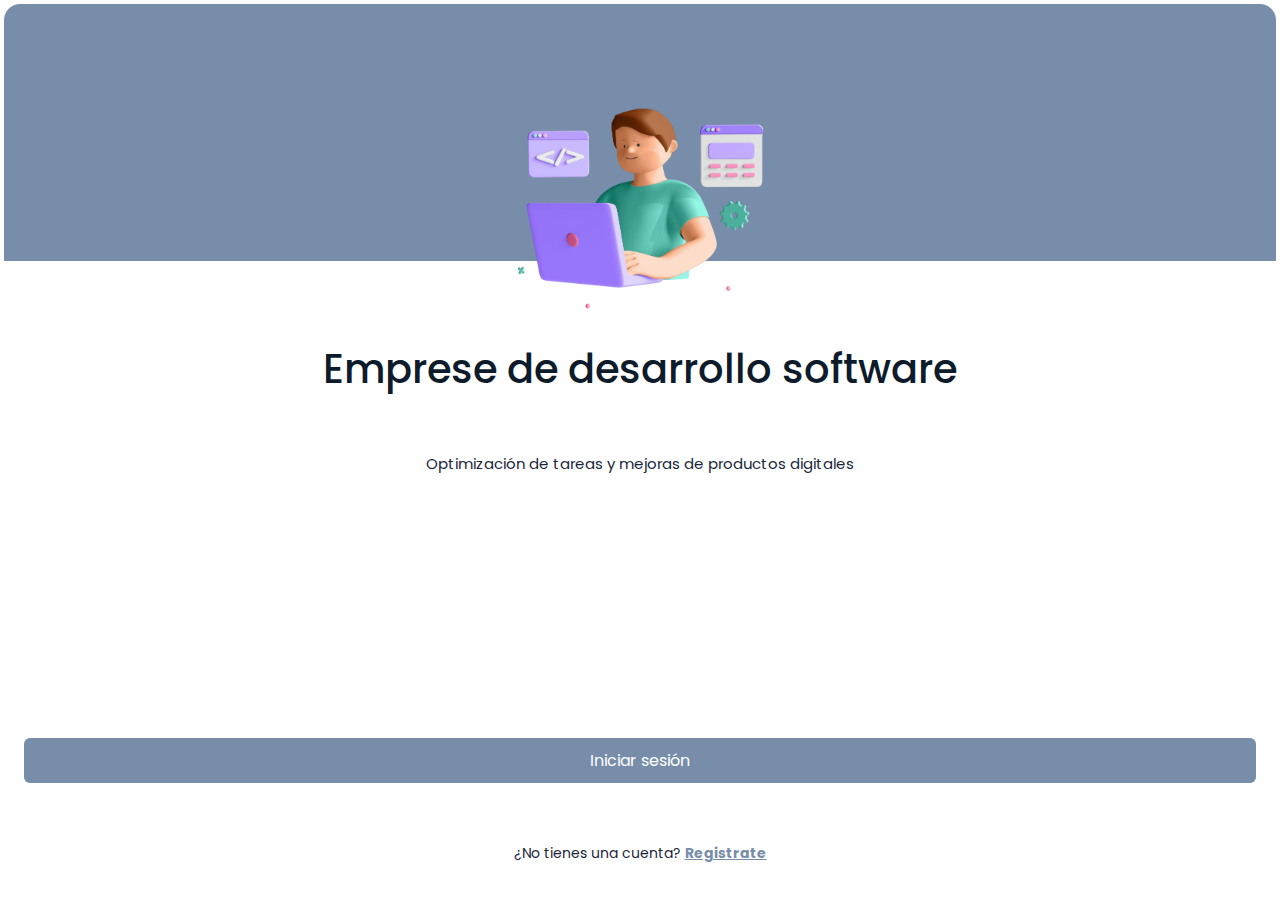
==== index.html @ 2cc6eada "Se suben cambios de templateApp y login" ====
<!DOCTYPE html>
<html lang="en">
  <head>
    <meta charset="UTF-8" />
    <meta name="viewport" content="width=device-width, initial-scale=1.0" />
    <link
      href="https://cdn.jsdelivr.net/npm/bootstrap@5.3.3/dist/css/bootstrap.min.css"
      rel="stylesheet"
      integrity="sha384-QWTKZyjpPEjISv5WaRU9OFeRpok6YctnYmDr5pNlyT2bRjXh0JMhjY6hW+ALEwIH"
      crossorigin="anonymous"
    />
    <link
      rel="stylesheet"
      href="https://cdn.jsdelivr.net/npm/swiper@11/swiper-bundle.min.css"
    />
    <link rel="preconnect" href="https://fonts.googleapis.com" />
    <link rel="preconnect" href="https://fonts.gstatic.com" crossorigin />
    <link
      href="https://fonts.googleapis.com/css2?family=Poppins:ital,wght@0,100;0,200;0,300;0,400;0,500;0,600;0,700;0,800;0,900;1,100;1,200;1,300;1,400;1,500;1,600;1,700;1,800;1,900&display=swap"
      rel="stylesheet"
    />
    <title>Document</title>
    <link rel="stylesheet" href="css/index.css" />
  </head>
  <body>
    <main class="container_app d-flex flex-column">
      <article class="container_sm_image p-1 d-flex flex-column">
        <section
          class="bg_image_color flex-grow-1 rounded-top-4 justify-content-center d-flex align-items-center position-relative"
        >
          <img
            class="image_header_login_sm position-absolute"
            src="./assets/illustrations/illustration_login_sm.png"
            alt=""
          />
        </section>
      </article>
      <article
        class="container_sm_option_login flex-grow-1 d-flex flex-column justify-content-between"
      >
        <section >
          <h1 class="text-center mx-auto fs-1">
            Emprese de desarrollo software
          </h1>
          <p class="text-center">
            Optimización de tareas y mejoras de productos digitales
          </p>
        </section>
        <section  class="d-flex flex-column align-items-end">
          <button type="button" class="btn"><a href="./pages/Login.html">Iniciar sesión</a></button>
          <p class="text-center">
            ¿No tienes una cuenta? <a href="/"><b>Registrate</b></a>
          </p>
        </section>
      </article>
    </main>
    <script src="https://cdn.jsdelivr.net/npm/swiper@11/swiper-bundle.min.js"></script>
    <script src="./js/Login.js"></script>
    <script
      src="https://cdn.jsdelivr.net/npm/bootstrap@5.3.3/dist/js/bootstrap.bundle.min.js"
      integrity="sha384-YvpcrYf0tY3lHB60NNkmXc5s9fDVZLESaAA55NDzOxhy9GkcIdslK1eN7N6jIeHz"
      crossorigin="anonymous"
    ></script>
  </body>
</html>

<!-- <section class="col swiper mySwiper 1">
    <div class="swiper-wrapper">
      <div class="swiper-slide">Slide 1</div>
      <div class="swiper-slide">Slide 2</div>
      <div class="swiper-slide">Slide 3</div>
      <div class="swiper-slide">Slide 4</div>
      <div class="swiper-slide">Slide 5</div>
      <div class="swiper-slide">Slide 6</div>
      <div class="swiper-slide">Slide 7</div>
      <div class="swiper-slide">Slide 8</div>
      <div class="swiper-slide">Slide 9</div>
    </div>
    <div class="swiper-pagination"></div>
  </section> -->
---- css/index.css ----
:root {
    --text-color-h1: #0D1B2A;
    --text-color-p:#1B263B
}

* {
    font-family: "Poppins", serif;
}

.container_app {
    height: 100dvh;
    background-color: white;
}

article.container_sm_image {
    height: 265px;
}

article.container_sm_image section.bg_image_color {
    background: #778DA9;
}

article.container_sm_image section.bg_image_color img.image_header_login_sm {
    width: 250px;
    top: 100px;
}

article.container_sm_option_login {
    margin-top: 80px;
    padding: 0 9px;
}
article.container_sm_option_login section{
    padding: 0 15px;
}
article.container_sm_option_login section:last-child{
    padding-bottom: 20px;
}
article.container_sm_option_login section:last-child p{
    font-size: 14px;
    width: 100%;
}
article.container_sm_option_login section:last-child p>a{
    color: #778DA9;
    
}

article.container_sm_option_login section:last-child button{
    width: 100%;
    background: #778DA9;
    color: white;
    margin: 0;
    height: 45px;
    border: 0;
}
article.container_sm_option_login section:last-child button>a{
    color: white;
    text-decoration: none;
}

article.container_sm_option_login section:last-child button:active{
    background-color: #859dbd;
    color: white;
}

article.container_sm_option_login h1 {
    color: var(--text-color-h1);
    /* width: 100%; */
    /* text-wrap: wrap;
    overflow: hidden;
    animation: typing 2s steps(30); */
    animation: apperh1 0.5s ease-in;
}

article.container_sm_option_login p {
    font-size: 15px;
    margin-top: 60px;
    color: var(--text-color-p);
   
}


.swiper-slide {
    text-align: center;
    font-size: 18px;
    background: #fff;
    display: flex;
    justify-content: center;
    align-items: center;
}

.swiper-slide img {
    display: block;
    width: 100%;
    height: 100%;
    object-fit: cover;
}

@keyframes apperh1{
    from{
        transform: scale(0.1);
    }
}
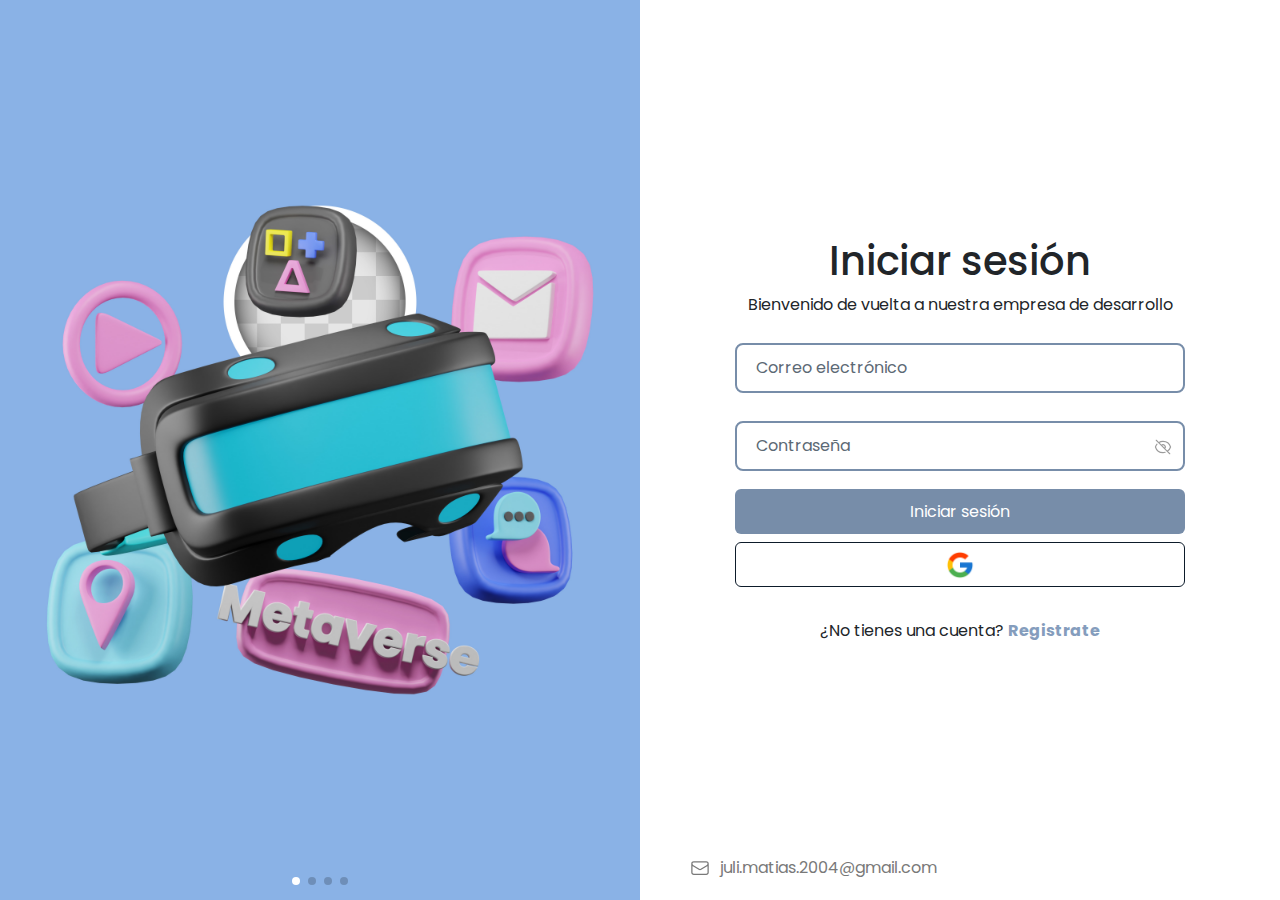
==== commit 55e0eb14: "Se termina con el ejercicio" ====
--- a/index.html
+++ b/index.html
@@ -19,7 +19,7 @@
       href="https://fonts.googleapis.com/css2?family=Poppins:ital,wght@0,100;0,200;0,300;0,400;0,500;0,600;0,700;0,800;0,900;1,100;1,200;1,300;1,400;1,500;1,600;1,700;1,800;1,900&display=swap"
       rel="stylesheet"
     />
-    <title>Document</title>
+    <title>Inicio</title>
     <link rel="stylesheet" href="css/index.css" />
   </head>
   <body>
@@ -38,7 +38,7 @@
       <article
         class="container_sm_option_login flex-grow-1 d-flex flex-column justify-content-between"
       >
-        <section >
+        <section>
           <h1 class="text-center mx-auto fs-1">
             Emprese de desarrollo software
           </h1>
@@ -46,16 +46,266 @@
             Optimización de tareas y mejoras de productos digitales
           </p>
         </section>
-        <section  class="d-flex flex-column align-items-end">
-          <button type="button" class="btn"><a href="./pages/Login.html">Iniciar sesión</a></button>
+        <section class="d-flex flex-column align-items-end">
+          <button type="button" class="btn">
+            <a href="./pages/Login.html">Iniciar sesión</a>
+          </button>
           <p class="text-center">
-            ¿No tienes una cuenta? <a href="/"><b>Registrate</b></a>
+            ¿No tienes una cuenta?
+            <a href="./pages/Resgister.html"><b>Registrate</b></a>
           </p>
+        </section>
+      </article>
+    </main>
+    <main class="container_pc">
+      <article>
+        <section class="swiper mySwiper">
+          <div class="swiper-wrapper">
+            <div class="swiper-slide"></div>
+            <div class="swiper-slide"></div>
+            <div class="swiper-slide"></div>
+            <div class="swiper-slide"></div>
+          </div>
+          <div class="swiper-pagination"></div>
+        </section>
+      </article>
+      <article>
+        <section></section>
+        <section id="container_login_app">
+          <h1>Iniciar sesión</h1>
+          <p>Bienvenido de vuelta a nuestra empresa de desarrollo</p>
+          <form class="d-flex flex-column gap-2" action="">
+            <div class="inputGroup">
+              <input type="text" required="" autocomplete="off" />
+              <label for="name">Correo electrónico</label>
+            </div>
+            <div class="inputGroup">
+              <input type="password" required="" autocomplete="off" />
+              <label for="name">Contraseña</label>
+              <div id="icon_eye_hidden" class="icon_password hidden_eye">
+                <button type="button">
+                  <svg
+                    xmlns="http://www.w3.org/2000/svg"
+                    fill="none"
+                    viewBox="0 0 24 24"
+                    stroke-width="1.5"
+                    stroke="#9b9b9b"
+                    class="size-6"
+                  >
+                    <path
+                      stroke-linecap="round"
+                      stroke-linejoin="round"
+                      d="M2.036 12.322a1.012 1.012 0 0 1 0-.639C3.423 7.51 7.36 4.5 12 4.5c4.638 0 8.573 3.007 9.963 7.178.07.207.07.431 0 .639C20.577 16.49 16.64 19.5 12 19.5c-4.638 0-8.573-3.007-9.963-7.178Z"
+                    />
+                    <path
+                      stroke-linecap="round"
+                      stroke-linejoin="round"
+                      d="M15 12a3 3 0 1 1-6 0 3 3 0 0 1 6 0Z"
+                    />
+                  </svg>
+                </button>
+              </div>
+              <div id="icon_eye_view" class="icon_password">
+                <button type="button">
+                  <svg
+                    xmlns="http://www.w3.org/2000/svg"
+                    fill="none"
+                    viewBox="0 0 24 24"
+                    stroke-width="1.5"
+                    stroke="#9b9b9b"
+                    class="size-6"
+                  >
+                    <path
+                      stroke-linecap="round"
+                      stroke-linejoin="round"
+                      d="M3.98 8.223A10.477 10.477 0 0 0 1.934 12C3.226 16.338 7.244 19.5 12 19.5c.993 0 1.953-.138 2.863-.395M6.228 6.228A10.451 10.451 0 0 1 12 4.5c4.756 0 8.773 3.162 10.065 7.498a10.522 10.522 0 0 1-4.293 5.774M6.228 6.228 3 3m3.228 3.228 3.65 3.65m7.894 7.894L21 21m-3.228-3.228-3.65-3.65m0 0a3 3 0 1 0-4.243-4.243m4.242 4.242L9.88 9.88"
+                    />
+                  </svg>
+                </button>
+              </div>
+            </div>
+            <button type="button" class="btn btn_login_pc">
+              <a href="">Iniciar sesión</a>
+            </button>
+            <button type="button" class="btn btn_login_pc_google">
+              <img src="./assets/icons/icon_google.png" alt="" />
+            </button>
+            <p class="text-center mt-4">
+              ¿No tienes una cuenta?
+              <a id="btn_login_app_pc"><b>Registrate</b></a>
+            </p>
+          </form>
+        </section>
+        <section id="container_register_app" class="hidden_register">
+          <h1>Registrarse</h1>
+          <p>Comienza con tu proyecto y mejora tus productos digitales</p>
+          <form class="d-flex flex-column gap-2" action="">
+            <div>
+              <label for="choose_photo_input" id="choose_photo_label">
+                <svg
+                  xmlns="http://www.w3.org/2000/svg"
+                  fill="none"
+                  viewBox="0 0 24 24"
+                  stroke-width="1.5"
+                  stroke="#9b9b9b"
+                  class="size-6"
+                >
+                  <path
+                    stroke-linecap="round"
+                    stroke-linejoin="round"
+                    d="m2.25 15.75 5.159-5.159a2.25 2.25 0 0 1 3.182 0l5.159 5.159m-1.5-1.5 1.409-1.409a2.25 2.25 0 0 1 3.182 0l2.909 2.909m-18 3.75h16.5a1.5 1.5 0 0 0 1.5-1.5V6a1.5 1.5 0 0 0-1.5-1.5H3.75A1.5 1.5 0 0 0 2.25 6v12a1.5 1.5 0 0 0 1.5 1.5Zm10.5-11.25h.008v.008h-.008V8.25Zm.375 0a.375.375 0 1 1-.75 0 .375.375 0 0 1 .75 0Z"
+                  />
+                </svg>
+              </label>
+              <input id="choose_photo_input" type="file" />
+            </div>
+            <div class="inputGroup">
+              <input type="text" required="" autocomplete="off" />
+              <label for="name">Nombre completo</label>
+            </div>
+            <div class="inputGroup">
+              <input type="text" required="" autocomplete="off" />
+              <label for="name">N° de indentificación</label>
+            </div>
+            <div class="inputGroup">
+              <input type="text" required="" autocomplete="off" />
+              <label for="name">Teléfono</label>
+            </div>
+            <div class="inputGroup">
+              <input type="text" required="" autocomplete="off" />
+              <label for="name">Correo electrónico</label>
+            </div>
+            <div class="inputGroup">
+              <input type="password" required="" autocomplete="off" />
+              <label for="name">Contraseña</label>
+              <div id="icon_eye_hidden" class="icon_password hidden_eye">
+                <button type="button">
+                  <svg
+                    xmlns="http://www.w3.org/2000/svg"
+                    fill="none"
+                    viewBox="0 0 24 24"
+                    stroke-width="1.5"
+                    stroke="#9b9b9b"
+                    class="size-6"
+                  >
+                    <path
+                      stroke-linecap="round"
+                      stroke-linejoin="round"
+                      d="M2.036 12.322a1.012 1.012 0 0 1 0-.639C3.423 7.51 7.36 4.5 12 4.5c4.638 0 8.573 3.007 9.963 7.178.07.207.07.431 0 .639C20.577 16.49 16.64 19.5 12 19.5c-4.638 0-8.573-3.007-9.963-7.178Z"
+                    />
+                    <path
+                      stroke-linecap="round"
+                      stroke-linejoin="round"
+                      d="M15 12a3 3 0 1 1-6 0 3 3 0 0 1 6 0Z"
+                    />
+                  </svg>
+                </button>
+              </div>
+              <div id="icon_eye_view" class="icon_password">
+                <button type="button">
+                  <svg
+                    xmlns="http://www.w3.org/2000/svg"
+                    fill="none"
+                    viewBox="0 0 24 24"
+                    stroke-width="1.5"
+                    stroke="#9b9b9b"
+                    class="size-6"
+                  >
+                    <path
+                      stroke-linecap="round"
+                      stroke-linejoin="round"
+                      d="M3.98 8.223A10.477 10.477 0 0 0 1.934 12C3.226 16.338 7.244 19.5 12 19.5c.993 0 1.953-.138 2.863-.395M6.228 6.228A10.451 10.451 0 0 1 12 4.5c4.756 0 8.773 3.162 10.065 7.498a10.522 10.522 0 0 1-4.293 5.774M6.228 6.228 3 3m3.228 3.228 3.65 3.65m7.894 7.894L21 21m-3.228-3.228-3.65-3.65m0 0a3 3 0 1 0-4.243-4.243m4.242 4.242L9.88 9.88"
+                    />
+                  </svg>
+                </button>
+              </div>
+            </div>
+            <div class="inputGroup inputGroup_password_confirm">
+              <input
+                type="password"
+                class="input_password_confirm"
+                required=""
+                autocomplete="off"
+              />
+              <label for="name">Confirmar contraseña</label>
+              <div
+                id="icon_eye_hidden_confirm"
+                class="icon_password hidden_eye"
+              >
+                <button type="button">
+                  <svg
+                    xmlns="http://www.w3.org/2000/svg"
+                    fill="none"
+                    viewBox="0 0 24 24"
+                    stroke-width="1.5"
+                    stroke="#9b9b9b"
+                    class="size-6"
+                  >
+                    <path
+                      stroke-linecap="round"
+                      stroke-linejoin="round"
+                      d="M2.036 12.322a1.012 1.012 0 0 1 0-.639C3.423 7.51 7.36 4.5 12 4.5c4.638 0 8.573 3.007 9.963 7.178.07.207.07.431 0 .639C20.577 16.49 16.64 19.5 12 19.5c-4.638 0-8.573-3.007-9.963-7.178Z"
+                    />
+                    <path
+                      stroke-linecap="round"
+                      stroke-linejoin="round"
+                      d="M15 12a3 3 0 1 1-6 0 3 3 0 0 1 6 0Z"
+                    />
+                  </svg>
+                </button>
+              </div>
+              <div id="icon_eye_view_confirm" class="icon_password">
+                <button type="button">
+                  <svg
+                    xmlns="http://www.w3.org/2000/svg"
+                    fill="none"
+                    viewBox="0 0 24 24"
+                    stroke-width="1.5"
+                    stroke="#9b9b9b"
+                    class="size-6"
+                  >
+                    <path
+                      stroke-linecap="round"
+                      stroke-linejoin="round"
+                      d="M3.98 8.223A10.477 10.477 0 0 0 1.934 12C3.226 16.338 7.244 19.5 12 19.5c.993 0 1.953-.138 2.863-.395M6.228 6.228A10.451 10.451 0 0 1 12 4.5c4.756 0 8.773 3.162 10.065 7.498a10.522 10.522 0 0 1-4.293 5.774M6.228 6.228 3 3m3.228 3.228 3.65 3.65m7.894 7.894L21 21m-3.228-3.228-3.65-3.65m0 0a3 3 0 1 0-4.243-4.243m4.242 4.242L9.88 9.88"
+                    />
+                  </svg>
+                </button>
+              </div>
+            </div>
+            <button type="button" class="btn btn_login_pc">
+              <a href="">Registrarse</a>
+            </button>
+            <button type="button" class="btn btn_login_pc_google">
+              <img src="./assets/icons/icon_google.png" alt="" />
+            </button>
+            <p class="text-center mt-4">
+              ¿Ya tienes una cuenta?
+              <a id="btn_login_app_pc"><b id="text_log_in_register">Inicia sesion</b></a>
+            </p>
+          </form>
+        </section>
+        <section class="last_section_email">
+          <svg
+            xmlns="http://www.w3.org/2000/svg"
+            fill="none"
+            viewBox="0 0 24 24"
+            stroke-width="1.5"
+            stroke="currentColor"
+            class="size-6 icon_email"
+          >
+            <path
+              stroke-linecap="round"
+              stroke-linejoin="round"
+              d="M21.75 6.75v10.5a2.25 2.25 0 0 1-2.25 2.25h-15a2.25 2.25 0 0 1-2.25-2.25V6.75m19.5 0A2.25 2.25 0 0 0 19.5 4.5h-15a2.25 2.25 0 0 0-2.25 2.25m19.5 0v.243a2.25 2.25 0 0 1-1.07 1.916l-7.5 4.615a2.25 2.25 0 0 1-2.36 0L3.32 8.91a2.25 2.25 0 0 1-1.07-1.916V6.75"
+            />
+          </svg>
+          <p>juli.matias.2004@gmail.com</p>
         </section>
       </article>
     </main>
     <script src="https://cdn.jsdelivr.net/npm/swiper@11/swiper-bundle.min.js"></script>
-    <script src="./js/Login.js"></script>
+    <script src="./js/index.js"></script>
     <script
       src="https://cdn.jsdelivr.net/npm/bootstrap@5.3.3/dist/js/bootstrap.bundle.min.js"
       integrity="sha384-YvpcrYf0tY3lHB60NNkmXc5s9fDVZLESaAA55NDzOxhy9GkcIdslK1eN7N6jIeHz"
@@ -63,18 +313,3 @@
     ></script>
   </body>
 </html>
-
-<!-- <section class="col swiper mySwiper 1">
-    <div class="swiper-wrapper">
-      <div class="swiper-slide">Slide 1</div>
-      <div class="swiper-slide">Slide 2</div>
-      <div class="swiper-slide">Slide 3</div>
-      <div class="swiper-slide">Slide 4</div>
-      <div class="swiper-slide">Slide 5</div>
-      <div class="swiper-slide">Slide 6</div>
-      <div class="swiper-slide">Slide 7</div>
-      <div class="swiper-slide">Slide 8</div>
-      <div class="swiper-slide">Slide 9</div>
-    </div>
-    <div class="swiper-pagination"></div>
-  </section> -->
--- a/css/index.css
+++ b/css/index.css
@@ -1,6 +1,6 @@
 :root {
     --text-color-h1: #0D1B2A;
-    --text-color-p:#1B263B
+    --text-color-p: #1B263B
 }
 
 * {
@@ -10,6 +10,7 @@
 .container_app {
     height: 100dvh;
     background-color: white;
+    display: none;
 }
 
 article.container_sm_image {
@@ -29,22 +30,26 @@
     margin-top: 80px;
     padding: 0 9px;
 }
-article.container_sm_option_login section{
+
+article.container_sm_option_login section {
     padding: 0 15px;
 }
-article.container_sm_option_login section:last-child{
+
+article.container_sm_option_login section:last-child {
     padding-bottom: 20px;
 }
-article.container_sm_option_login section:last-child p{
+
+article.container_sm_option_login section:last-child p {
     font-size: 14px;
     width: 100%;
 }
-article.container_sm_option_login section:last-child p>a{
+
+article.container_sm_option_login section:last-child p>a {
     color: #778DA9;
-    
-}
-
-article.container_sm_option_login section:last-child button{
+
+}
+
+article.container_sm_option_login section:last-child button {
     width: 100%;
     background: #778DA9;
     color: white;
@@ -52,12 +57,13 @@
     height: 45px;
     border: 0;
 }
-article.container_sm_option_login section:last-child button>a{
+
+article.container_sm_option_login section:last-child button>a {
     color: white;
     text-decoration: none;
 }
 
-article.container_sm_option_login section:last-child button:active{
+article.container_sm_option_login section:last-child button:active {
     background-color: #859dbd;
     color: white;
 }
@@ -68,14 +74,13 @@
     /* text-wrap: wrap;
     overflow: hidden;
     animation: typing 2s steps(30); */
-    animation: apperh1 0.5s ease-in;
 }
 
 article.container_sm_option_login p {
     font-size: 15px;
     margin-top: 60px;
     color: var(--text-color-p);
-   
+
 }
 
 
@@ -88,6 +93,36 @@
     align-items: center;
 }
 
+section.mySwiper .swiper-slide img {
+    object-fit: cover;
+}
+
+section.mySwiper .swiper-wrapper .swiper-slide {
+    background-position: center;
+    background-repeat: no-repeat;
+    background-size: cover;
+}
+
+section.mySwiper .swiper-wrapper .swiper-slide:nth-child(1) {
+    background-image: url("../assets/illustrations/img_slide_1.jpg");
+}
+
+section.mySwiper .swiper-wrapper .swiper-slide:nth-child(2) {
+    background-image: url("../assets/illustrations/img_slide_2.jpg");
+}
+
+section.mySwiper .swiper-wrapper .swiper-slide:nth-child(3) {
+    background-image: url("../assets/illustrations/img_slide_3.jpg");
+}
+
+section.mySwiper .swiper-wrapper .swiper-slide:nth-child(4) {
+    background-image: url("../assets/illustrations/img_slide_4.jpg");
+}
+
+.swiper-pagination-bullet-active {
+    background-color: #ffffff;
+}
+
 .swiper-slide img {
     display: block;
     width: 100%;
@@ -95,9 +130,262 @@
     object-fit: cover;
 }
 
-@keyframes apperh1{
-    from{
-        transform: scale(0.1);
-    }
-}
-
+.container_pc {
+    display: none;
+}
+
+@media (min-width: 992px) {
+    article.container_sm_option_login section:last-child button {
+        width: 70%;
+        margin: 0 auto;
+    }
+
+    .container_app {
+        display: none !important;
+    }
+
+    .container_pc {
+        display: flex;
+        height: 100dvh;
+        width: 100%;
+    }
+
+    .container_pc article {
+        width: 50%;
+    }
+
+    .container_pc article:last-child {
+        display: flex;
+        flex-direction: column;
+        justify-content: space-between;
+        overflow-y: auto;
+        padding-top: 60px;
+    }
+
+    .container_pc article:first-child section {
+        height: 100%;
+    }
+
+    .container_pc article:last-child section:nth-child(2) {
+        padding: 0 50px;
+        width: 100%;
+    }
+
+    .container_pc article:last-child section.last_section_email {
+        padding: 20px 50px;
+        width: 100%;
+        display: flex;
+        align-items: center;
+        gap: 10px;
+    }
+
+    .container_pc article:last-child .icon_email {
+        width: 20px;
+        height: 20px;
+        stroke: #797979;
+    }
+
+    .container_pc article:last-child section.last_section_email p {
+        margin-bottom: 0;
+        color: #797979;
+    }
+
+    .container_pc article:last-child section:nth-child(3) form {
+        max-width: 450px;
+        margin: 0 auto;
+    }
+
+    .container_pc article:last-child section:nth-child(2) form {
+        max-width: 450px;
+        margin: 0 auto;
+    }
+
+    .container_pc article:last-child section:nth-child(2) h1,
+    .container_pc article:last-child section:nth-child(2) p {
+        text-align: center;
+    }
+
+    .container_pc article:last-child section:nth-child(3) h1,
+    .container_pc article:last-child section:nth-child(3) p {
+        text-align: center;
+    }
+
+    .container_pc article:last-child section:nth-child(2) form p:last-child a {
+        color: #859dbd;
+    }
+
+    .container_pc article:last-child button:active {
+        background-color: #859dbd;
+        color: white;
+    }
+
+    .inputGroup {
+        margin: 10px 0;
+        position: relative;
+        width: 100%;
+        position: relative;
+    }
+
+    .inputGroup .icon_password {
+        position: absolute;
+        width: 30px;
+        top: 0;
+        right: 7px;
+        height: 100%;
+        justify-content: center;
+    }
+
+    .hidden_eye {
+        display: none;
+    }
+
+    .view_eye {
+        display: flex;
+    }
+
+    .inputGroup .icon_password button {
+        border: none;
+        background: transparent;
+        width: 100%;
+        height: 100%;
+    }
+
+    .inputGroup input {
+        font-size: 100%;
+        outline: none;
+        border: 2px solid #778DA9;
+        background-color: transparent;
+        border-radius: 8px;
+        width: 100%;
+        height: 50px;
+        padding: 10px;
+
+    }
+
+    .inputGroup label {
+        font-size: 100%;
+        position: absolute;
+        left: 0;
+        padding: 0.8em;
+        margin-left: 0.5em;
+        pointer-events: none;
+        transition: all 0.3s ease;
+        color: #5c6975;
+    }
+
+    .inputGroup :is(input:focus, input:valid)~label {
+        transform: translateY(-50%) scale(.9);
+        margin: 0em;
+        margin-left: 1.3em;
+        padding: 0.4em;
+        background-color: white;
+        color: #778DA9;
+        font-weight: bold;
+    }
+
+    .inputGroup :is(input:focus, input:valid) {
+        border-color: #778DA9;
+        box-shadow: 0px 2px 4px #566372,
+            0px 0px 6px white,
+            inset -1px -1px 6px white;
+    }
+
+    .container_pc article:last-child .btn_login_pc {
+        width: 100%;
+        background: #778DA9;
+        color: white;
+        height: 45px;
+        border: 0;
+    }
+
+    .container_pc article:last-child .btn_login_pc_google {
+        width: 100%;
+        background: white;
+        color: white;
+        height: 45px;
+        border: 0;
+        border: 1px solid var(--text-color-h1);
+        display: flex;
+        justify-content: center;
+        align-items: center;
+        gap: 4px;
+    }
+
+    .container_pc article:last-child .btn_login_pc_google img {
+        width: 30px;
+        height: 30px;
+    }
+
+    .container_pc article:last-child .btn_login_pc_google>a {
+        color: #0D1B2A;
+        text-decoration: none;
+        font-weight: 500;
+    }
+
+    .container_pc article:last-child .btn_login_pc>a {
+        color: white;
+        text-decoration: none;
+    }
+
+    .container_pc article:last-child .btn_login_pc:active {
+        background-color: #859dbd;
+        color: white;
+    }
+
+    .container_pc article:last-child section:nth-child(3) form div:first-child {
+        margin-top: 10px;
+    }
+
+    .container_pc article:last-child section:nth-child(3) form div:first-child>input[type="file"] {
+        display: none;
+    }
+
+    .container_pc article:last-child section:nth-child(3) form div:first-child {
+        display: flex;
+        justify-content: center;
+        align-items: center;
+    }
+
+    .container_pc article:last-child section:nth-child(3) form div:first-child>label {
+        background: #d8d8d8;
+        width: 100px;
+        height: 100px;
+        border-radius: 10px;
+        display: grid;
+        place-items: center;
+    }
+
+    .container_pc article:last-child section:nth-child(3) form div:first-child>label>svg {
+        width: 30px;
+    }
+
+    .hidden_register {
+        display: none;
+    }
+
+    #container_register_app {
+        animation: translateX .3s ease;
+    }
+    #text_log_in_register{
+        color:#778DA9 ;
+    }
+    .flagClassLogin{
+        animation: translateXRegister .3s ease;
+
+    }
+
+
+}
+
+@keyframes translateX {
+    from {
+        transform: translateX(-100px);
+        opacity: 0;
+    }
+}
+@keyframes translateXRegister {
+    from {
+        transform: translateX(100px);
+        opacity: 0;
+    }
+}